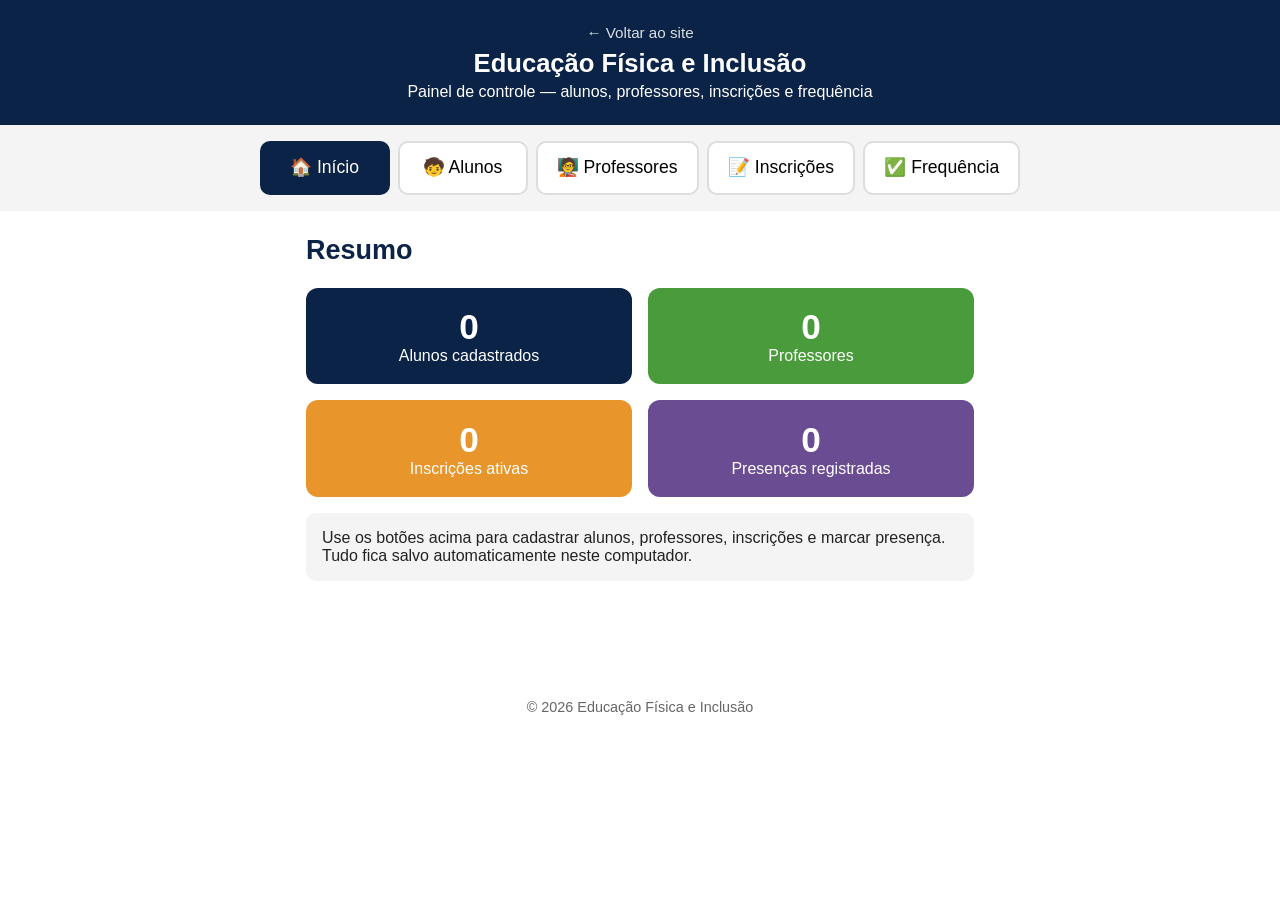
==== painel.html @ e62ca4dc "Adiciona página institucional de apresentação e move o painel para painel.html" ====
<html lang="pt-BR">
<head>
  <meta charset="UTF-8">
  <meta name="viewport" content="width=device-width, initial-scale=1">
  <title>Educação Física e Inclusão — Painel</title>
  <link rel="stylesheet" href="style.css">
</head>
<body>
  <header class="topo">
    <a class="voltar" href="index.html">&larr; Voltar ao site</a>
    <h1>Educação Física e Inclusão</h1>
    <p>Painel de controle — alunos, professores, inscrições e frequência</p>
  </header>

  <nav class="abas" id="abas">
    <button class="aba-botao ativo" data-aba="inicio">🏠 Início</button>
    <button class="aba-botao" data-aba="alunos">🧒 Alunos</button>
    <button class="aba-botao" data-aba="professores">🧑‍🏫 Professores</button>
    <button class="aba-botao" data-aba="inscricoes">📝 Inscrições</button>
    <button class="aba-botao" data-aba="frequencia">✅ Frequência</button>
  </nav>

  <main>
    <!-- INÍCIO -->
    <section class="painel ativo" id="inicio">
      <h2>Resumo</h2>
      <div class="cartoes">
        <div class="cartao cor-azul">
          <span class="cartao-numero" id="contagem-alunos">0</span>
          <span class="cartao-rotulo">Alunos cadastrados</span>
        </div>
        <div class="cartao cor-verde">
          <span class="cartao-numero" id="contagem-professores">0</span>
          <span class="cartao-rotulo">Professores</span>
        </div>
        <div class="cartao cor-laranja">
          <span class="cartao-numero" id="contagem-inscricoes">0</span>
          <span class="cartao-rotulo">Inscrições ativas</span>
        </div>
        <div class="cartao cor-roxo">
          <span class="cartao-numero" id="contagem-frequencia">0</span>
          <span class="cartao-rotulo">Presenças registradas</span>
        </div>
      </div>
      <p class="ajuda">Use os botões acima para cadastrar alunos, professores, inscrições e marcar presença. Tudo fica salvo automaticamente neste computador.</p>
    </section>

    <!-- ALUNOS -->
    <section class="painel" id="alunos">
      <h2>Alunos</h2>
      <form id="form-aluno" class="formulario">
        <label>Nome completo
          <input type="text" id="aluno-nome" required>
        </label>
        <label>Data de nascimento
          <input type="date" id="aluno-nascimento">
        </label>
        <label>Escola e turma
          <input type="text" id="aluno-escola" placeholder="Ex: EMEF Jardim das Flores — 3º A">
        </label>
        <label>Turno
          <select id="aluno-turno">
            <option value="">Selecione</option>
            <option>Manhã</option>
            <option>Tarde</option>
            <option>Integral</option>
          </select>
        </label>
        <label>Nome do responsável
          <input type="text" id="aluno-responsavel">
        </label>
        <label>Telefone / WhatsApp
          <input type="tel" id="aluno-telefone" placeholder="(11) 99999-0000">
        </label>
        <label>Diagnóstico / condição
          <input type="text" id="aluno-diagnostico">
        </label>
        <label>Observações importantes
          <textarea id="aluno-observacoes" rows="2" placeholder="Ex: sensibilidade a barulho, gosta de bola..."></textarea>
        </label>
        <button type="submit" class="botao botao-grande cor-azul-fundo">Salvar aluno</button>
      </form>

      <h3>Lista de alunos</h3>
      <div class="lista" id="lista-alunos"></div>
    </section>

    <!-- PROFESSORES -->
    <section class="painel" id="professores">
      <h2>Professores</h2>
      <form id="form-professor" class="formulario">
        <label>Nome completo
          <input type="text" id="professor-nome" required>
        </label>
        <label>Área / especialidade
          <input type="text" id="professor-area" placeholder="Ex: Educação Física, Educação Especial">
        </label>
        <label>Telefone / WhatsApp
          <input type="tel" id="professor-telefone">
        </label>
        <label>E-mail
          <input type="email" id="professor-email">
        </label>
        <button type="submit" class="botao botao-grande cor-verde-fundo">Salvar professor</button>
      </form>

      <h3>Lista de professores</h3>
      <div class="lista" id="lista-professores"></div>
    </section>

    <!-- INSCRIÇÕES -->
    <section class="painel" id="inscricoes">
      <h2>Inscrições</h2>
      <form id="form-inscricao" class="formulario">
        <label>Aluno
          <select id="inscricao-aluno" required></select>
        </label>
        <label>Dia da semana da aula
          <select id="inscricao-dia">
            <option value="">Selecione</option>
            <option>Segunda-feira</option>
            <option>Terça-feira</option>
            <option>Quarta-feira</option>
            <option>Quinta-feira</option>
            <option>Sexta-feira</option>
          </select>
        </label>
        <label>Horário da aula
          <input type="time" id="inscricao-horario">
        </label>
        <label>Data da inscrição
          <input type="date" id="inscricao-data">
        </label>
        <label>Situação
          <select id="inscricao-status">
            <option>Ativo</option>
            <option>Inativo</option>
          </select>
        </label>
        <button type="submit" class="botao botao-grande cor-laranja-fundo">Salvar inscrição</button>
      </form>

      <h3>Lista de inscrições</h3>
      <div class="lista" id="lista-inscricoes"></div>
    </section>

    <!-- FREQUÊNCIA -->
    <section class="painel" id="frequencia">
      <h2>Frequência</h2>
      <form id="form-frequencia" class="formulario">
        <label>Data da aula
          <input type="date" id="frequencia-data" required>
        </label>
        <label>Aluno
          <select id="frequencia-aluno" required></select>
        </label>
        <label>Presença
          <select id="frequencia-presenca">
            <option>Presente</option>
            <option>Faltou</option>
          </select>
        </label>
        <label>Observação da aula
          <input type="text" id="frequencia-observacao">
        </label>
        <button type="submit" class="botao botao-grande cor-roxo-fundo">Salvar presença</button>
      </form>

      <h3>Registros recentes</h3>
      <div class="lista" id="lista-frequencia"></div>
    </section>
  </main>

  <footer>
    <p>&copy; 2026 Educação Física e Inclusão</p>
  </footer>

  <script src="script.js"></script>
</body>
</html>
---- style.css ----
:root {
  --azul: #0b2347;
  --verde: #4a9b3c;
  --laranja: #e8952b;
  --roxo: #6a4c93;
  --rosa: #d63a5e;
  --cinza-claro: #f4f4f4;
  --cinza-borda: #ddd;
}

* {
  box-sizing: border-box;
}

body {
  font-family: Arial, sans-serif;
  margin: 0;
  padding: 0;
  color: #222;
  font-size: 18px;
  background: #fff;
}

.topo {
  background-color: var(--azul);
  color: #fff;
  padding: 1.5rem 1rem;
  text-align: center;
}

.topo h1 {
  margin: 0 0 0.3rem 0;
  font-size: 1.6rem;
}

.topo p {
  margin: 0;
  font-size: 1rem;
}

/* Navegação por abas */
.abas {
  display: flex;
  flex-wrap: wrap;
  justify-content: center;
  gap: 0.5rem;
  padding: 1rem;
  background: var(--cinza-claro);
}

.aba-botao {
  font-size: 1.1rem;
  padding: 0.9rem 1.2rem;
  border: 2px solid var(--cinza-borda);
  background: #fff;
  border-radius: 10px;
  cursor: pointer;
  min-width: 130px;
}

.aba-botao.ativo {
  background: var(--azul);
  color: #fff;
  border-color: var(--azul);
}

main {
  max-width: 700px;
  margin: 1.5rem auto;
  padding: 0 1rem 3rem 1rem;
}

.painel {
  display: none;
}

.painel.ativo {
  display: block;
}

h2 {
  color: var(--azul);
}

/* Cartões do resumo */
.cartoes {
  display: grid;
  grid-template-columns: 1fr 1fr;
  gap: 1rem;
  margin: 1rem 0;
}

.cartao {
  border-radius: 12px;
  padding: 1.2rem;
  text-align: center;
  color: #fff;
}

.cartao-numero {
  display: block;
  font-size: 2.2rem;
  font-weight: bold;
}

.cartao-rotulo {
  font-size: 1rem;
}

.cor-azul { background: var(--azul); }
.cor-verde { background: var(--verde); }
.cor-laranja { background: var(--laranja); }
.cor-roxo { background: var(--roxo); }

.ajuda {
  background: var(--cinza-claro);
  border-radius: 10px;
  padding: 1rem;
  font-size: 1rem;
}

/* Formulários */
.formulario {
  display: flex;
  flex-direction: column;
  gap: 1rem;
  background: var(--cinza-claro);
  padding: 1.2rem;
  border-radius: 12px;
  margin-bottom: 1.5rem;
}

.formulario label {
  display: flex;
  flex-direction: column;
  font-weight: bold;
  gap: 0.3rem;
}

.formulario input,
.formulario select,
.formulario textarea {
  font-size: 1.1rem;
  padding: 0.7rem;
  border: 2px solid var(--cinza-borda);
  border-radius: 8px;
  font-family: inherit;
}

.botao {
  font-size: 1.2rem;
  border: none;
  border-radius: 10px;
  padding: 1rem;
  color: #fff;
  cursor: pointer;
  font-weight: bold;
}

.botao-grande {
  width: 100%;
}

.cor-azul-fundo { background: var(--azul); }
.cor-verde-fundo { background: var(--verde); }
.cor-laranja-fundo { background: var(--laranja); }
.cor-roxo-fundo { background: var(--roxo); }

.botao:active {
  opacity: 0.85;
}

/* Listas de registros */
.lista {
  display: flex;
  flex-direction: column;
  gap: 0.8rem;
}

.item {
  border: 2px solid var(--cinza-borda);
  border-radius: 10px;
  padding: 1rem;
  display: flex;
  justify-content: space-between;
  align-items: flex-start;
  gap: 1rem;
}

.item-info b {
  display: block;
  font-size: 1.1rem;
  color: var(--azul);
}

.item-info span {
  display: block;
  font-size: 0.95rem;
  color: #444;
}

.excluir {
  background: var(--rosa);
  color: #fff;
  border: none;
  border-radius: 8px;
  padding: 0.6rem 0.9rem;
  cursor: pointer;
  font-size: 1rem;
  white-space: nowrap;
}

.vazio {
  color: #777;
  font-style: italic;
}

footer {
  text-align: center;
  padding: 1rem;
  color: #666;
  font-size: 0.9rem;
}

@media (max-width: 480px) {
  .cartoes {
    grid-template-columns: 1fr 1fr;
  }
  .aba-botao {
    flex: 1 1 40%;
  }
}

/* ---------- Página institucional ---------- */

.voltar {
  display: inline-block;
  color: #fff;
  text-decoration: none;
  font-size: 0.95rem;
  margin-bottom: 0.5rem;
  opacity: 0.85;
}

.topo-institucional {
  text-align: left;
  padding: 0;
}

.topo-conteudo {
  max-width: 1000px;
  margin: 0 auto;
  padding: 1rem 1.5rem;
  display: flex;
  align-items: center;
  justify-content: space-between;
  flex-wrap: wrap;
  gap: 1rem;
}

.marca {
  display: flex;
  align-items: center;
  gap: 0.7rem;
}

.marca div {
  display: flex;
  flex-direction: column;
  line-height: 1.1;
}

.marca strong {
  font-size: 1.1rem;
}

.marca span {
  font-size: 0.9rem;
  opacity: 0.85;
}

.menu-principal {
  display: flex;
  flex-wrap: wrap;
  gap: 1.2rem;
  align-items: center;
}

.menu-principal a {
  color: #fff;
  text-decoration: none;
  font-size: 1rem;
}

.menu-principal a:hover {
  text-decoration: underline;
}

.botao-menu {
  background: var(--verde);
  padding: 0.6rem 1rem;
  border-radius: 8px;
  font-weight: bold;
}

.botao-menu:hover {
  text-decoration: none !important;
  opacity: 0.9;
}

.hero {
  background: linear-gradient(135deg, var(--azul), #163a6b);
  color: #fff;
  display: flex;
  flex-wrap: wrap;
  align-items: center;
  justify-content: center;
  gap: 2rem;
  padding: 3rem 1.5rem;
  text-align: left;
}

.hero-texto {
  max-width: 480px;
}

.hero-texto h1 {
  font-size: 2rem;
  margin: 0 0 1rem 0;
}

.hero-texto p {
  font-size: 1.1rem;
  margin: 0 0 1.5rem 0;
  opacity: 0.95;
}

.botao-hero {
  display: inline-block;
  background: var(--laranja);
  color: #fff;
  text-decoration: none;
  padding: 0.9rem 1.5rem;
  border-radius: 10px;
  font-weight: bold;
  font-size: 1.05rem;
}

.botao-hero:hover {
  opacity: 0.9;
}

.hero-figuras {
  display: flex;
  flex-wrap: wrap;
  gap: 1rem;
  justify-content: center;
  max-width: 360px;
}

.secao {
  max-width: 1000px;
  margin: 0 auto;
  padding: 3rem 1.5rem;
}

.secao-clara {
  background: var(--cinza-claro);
}

.secao h2 {
  margin-top: 0;
}

.secao > p {
  font-size: 1.05rem;
  line-height: 1.6;
  max-width: 800px;
}

.cartoes-institucional {
  display: grid;
  grid-template-columns: repeat(auto-fit, minmax(220px, 1fr));
  gap: 1.5rem;
  margin-top: 1.5rem;
}

.cartao-institucional {
  background: #fff;
  border-radius: 12px;
  padding: 1.5rem;
  border: 2px solid var(--cinza-borda);
}

.cartao-institucional h3 {
  color: var(--azul);
  margin-top: 0;
}

.cartao-pessoa {
  background: #fff;
  border-radius: 12px;
  padding: 1.5rem;
  border: 2px solid var(--cinza-borda);
  text-align: center;
}

.cartao-pessoa h3 {
  margin: 0.8rem 0 0.2rem 0;
  color: var(--azul);
}

.cartao-pessoa p {
  margin: 0;
  color: #555;
}

.avatar {
  width: 64px;
  height: 64px;
  border-radius: 50%;
  color: #fff;
  display: flex;
  align-items: center;
  justify-content: center;
  font-weight: bold;
  font-size: 1.2rem;
  margin: 0 auto;
}

.cor-rosa { background: var(--rosa); }

.galeria-grade {
  display: grid;
  grid-template-columns: repeat(auto-fit, minmax(150px, 1fr));
  gap: 1rem;
  margin-top: 1.5rem;
}

.galeria-item {
  background: #fff;
  border: 2px dashed var(--cinza-borda);
  border-radius: 12px;
  aspect-ratio: 4 / 3;
  display: flex;
  align-items: center;
  justify-content: center;
  font-size: 2.5rem;
  color: #aaa;
}

.lista-contato {
  list-style: none;
  padding: 0;
  font-size: 1.1rem;
  line-height: 2;
}

@media (max-width: 700px) {
  .hero {
    text-align: center;
    justify-content: center;
  }
  .hero-texto {
    max-width: 100%;
  }
}
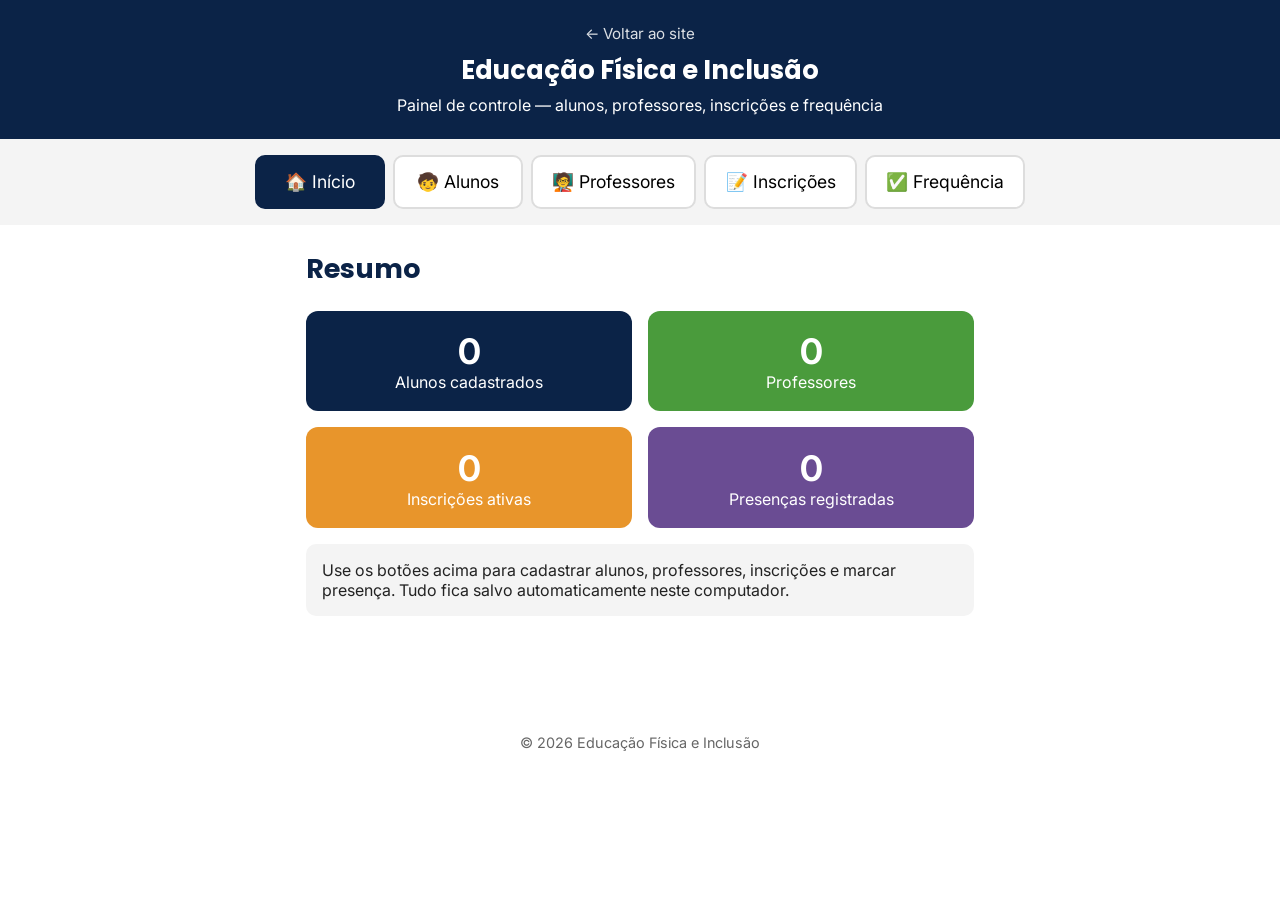
==== commit f4731ef1: "Redesenha a página institucional: hero com gradiente e emblema, tipografia, cartões com sombra e men" ====
--- a/painel.html
+++ b/painel.html
@@ -3,6 +3,9 @@
   <meta charset="UTF-8">
   <meta name="viewport" content="width=device-width, initial-scale=1">
   <title>Educação Física e Inclusão — Painel</title>
+  <link rel="preconnect" href="https://fonts.googleapis.com">
+  <link rel="preconnect" href="https://fonts.gstatic.com" crossorigin>
+  <link href="https://fonts.googleapis.com/css2?family=Poppins:wght@600;700&family=Inter:wght@400;500;600&display=swap" rel="stylesheet">
   <link rel="stylesheet" href="style.css">
 </head>
 <body>
--- a/style.css
+++ b/style.css
@@ -1,11 +1,14 @@
 :root {
   --azul: #0b2347;
+  --azul-claro: #163a6b;
   --verde: #4a9b3c;
   --laranja: #e8952b;
   --roxo: #6a4c93;
   --rosa: #d63a5e;
   --cinza-claro: #f4f4f4;
   --cinza-borda: #ddd;
+  --fonte-titulo: "Poppins", Arial, sans-serif;
+  --fonte-texto: "Inter", Arial, sans-serif;
 }
 
 * {
@@ -13,7 +16,7 @@
 }
 
 body {
-  font-family: Arial, sans-serif;
+  font-family: var(--fonte-texto);
   margin: 0;
   padding: 0;
   color: #222;
@@ -21,6 +24,10 @@
   background: #fff;
 }
 
+h1, h2, h3 {
+  font-family: var(--fonte-titulo);
+}
+
 .topo {
   background-color: var(--azul);
   color: #fff;
@@ -38,7 +45,7 @@
   font-size: 1rem;
 }
 
-/* Navegação por abas */
+/* Navegação por abas (painel) */
 .abas {
   display: flex;
   flex-wrap: wrap;
@@ -56,6 +63,7 @@
   border-radius: 10px;
   cursor: pointer;
   min-width: 130px;
+  font-family: inherit;
 }
 
 .aba-botao.ativo {
@@ -82,7 +90,7 @@
   color: var(--azul);
 }
 
-/* Cartões do resumo */
+/* Cartões do resumo (painel) */
 .cartoes {
   display: grid;
   grid-template-columns: 1fr 1fr;
@@ -119,7 +127,7 @@
   font-size: 1rem;
 }
 
-/* Formulários */
+/* Formulários (painel) */
 .formulario {
   display: flex;
   flex-direction: column;
@@ -155,6 +163,7 @@
   color: #fff;
   cursor: pointer;
   font-weight: bold;
+  font-family: inherit;
 }
 
 .botao-grande {
@@ -165,12 +174,13 @@
 .cor-verde-fundo { background: var(--verde); }
 .cor-laranja-fundo { background: var(--laranja); }
 .cor-roxo-fundo { background: var(--roxo); }
+.cor-rosa-fundo { background: var(--rosa); }
 
 .botao:active {
   opacity: 0.85;
 }
 
-/* Listas de registros */
+/* Listas de registros (painel) */
 .lista {
   display: flex;
   flex-direction: column;
@@ -231,7 +241,9 @@
   }
 }
 
-/* ---------- Página institucional ---------- */
+/* ================================================================
+   Página institucional
+   ================================================================ */
 
 .voltar {
   display: inline-block;
@@ -245,94 +257,161 @@
 .topo-institucional {
   text-align: left;
   padding: 0;
+  position: sticky;
+  top: 0;
+  z-index: 50;
+  background: rgba(11, 35, 71, 0.95);
+  backdrop-filter: blur(6px);
+  box-shadow: 0 2px 12px rgba(0, 0, 0, 0.15);
 }
 
 .topo-conteudo {
-  max-width: 1000px;
+  max-width: 1100px;
   margin: 0 auto;
-  padding: 1rem 1.5rem;
+  padding: 0.9rem 1.5rem;
   display: flex;
   align-items: center;
   justify-content: space-between;
+  gap: 1rem;
+}
+
+.marca {
+  display: flex;
+  align-items: center;
+  gap: 0.7rem;
+}
+
+.marca div {
+  display: flex;
+  flex-direction: column;
+  line-height: 1.15;
+}
+
+.marca strong {
+  font-family: var(--fonte-titulo);
+  font-size: 1.1rem;
+}
+
+.marca span {
+  font-size: 0.85rem;
+  opacity: 0.85;
+}
+
+.menu-principal {
+  display: flex;
+  flex-wrap: wrap;
+  gap: 1.4rem;
+  align-items: center;
+}
+
+.menu-principal a {
+  color: #fff;
+  text-decoration: none;
+  font-size: 1rem;
+  font-weight: 500;
+}
+
+.menu-principal a:not(.botao-menu):hover {
+  color: var(--laranja);
+}
+
+.botao-menu {
+  background: var(--laranja);
+  padding: 0.6rem 1.1rem;
+  border-radius: 999px;
+  font-weight: 600;
+}
+
+.botao-menu:hover {
+  opacity: 0.9;
+}
+
+.menu-alternar {
+  display: none;
+  flex-direction: column;
+  gap: 5px;
+  background: none;
+  border: none;
+  cursor: pointer;
+  padding: 0.4rem;
+}
+
+.menu-alternar span {
+  width: 24px;
+  height: 2px;
+  background: #fff;
+  border-radius: 2px;
+}
+
+/* ---------- Hero ---------- */
+
+.hero {
+  position: relative;
+  overflow: hidden;
+  background: linear-gradient(135deg, var(--azul) 0%, var(--azul-claro) 55%, #1c4a86 100%);
+  color: #fff;
+  padding: 4.5rem 1.5rem;
+}
+
+.hero-fundo {
+  position: absolute;
+  inset: 0;
+  pointer-events: none;
+}
+
+.borrao {
+  position: absolute;
+  border-radius: 50%;
+  filter: blur(50px);
+  opacity: 0.35;
+}
+
+.borrao-1 { width: 320px; height: 320px; background: var(--laranja); top: -80px; right: 10%; }
+.borrao-2 { width: 260px; height: 260px; background: var(--verde); bottom: -60px; left: 5%; }
+.borrao-3 { width: 220px; height: 220px; background: var(--rosa); top: 40%; right: -60px; }
+
+.hero-conteudo {
+  position: relative;
+  max-width: 1100px;
+  margin: 0 auto;
+  display: flex;
+  align-items: center;
+  justify-content: space-between;
+  gap: 3rem;
+  flex-wrap: wrap;
+}
+
+.hero-texto {
+  max-width: 540px;
+}
+
+.selo {
+  display: inline-block;
+  background: rgba(255, 255, 255, 0.12);
+  border: 1px solid rgba(255, 255, 255, 0.35);
+  padding: 0.4rem 0.9rem;
+  border-radius: 999px;
+  font-size: 0.85rem;
+  margin-bottom: 1.2rem;
+}
+
+.hero-texto h1 {
+  font-size: 2.4rem;
+  line-height: 1.2;
+  margin: 0 0 1.1rem 0;
+}
+
+.hero-texto p {
+  font-size: 1.15rem;
+  margin: 0 0 1.8rem 0;
+  opacity: 0.95;
+  line-height: 1.6;
+}
+
+.hero-botoes {
+  display: flex;
   flex-wrap: wrap;
   gap: 1rem;
-}
-
-.marca {
-  display: flex;
-  align-items: center;
-  gap: 0.7rem;
-}
-
-.marca div {
-  display: flex;
-  flex-direction: column;
-  line-height: 1.1;
-}
-
-.marca strong {
-  font-size: 1.1rem;
-}
-
-.marca span {
-  font-size: 0.9rem;
-  opacity: 0.85;
-}
-
-.menu-principal {
-  display: flex;
-  flex-wrap: wrap;
-  gap: 1.2rem;
-  align-items: center;
-}
-
-.menu-principal a {
-  color: #fff;
-  text-decoration: none;
-  font-size: 1rem;
-}
-
-.menu-principal a:hover {
-  text-decoration: underline;
-}
-
-.botao-menu {
-  background: var(--verde);
-  padding: 0.6rem 1rem;
-  border-radius: 8px;
-  font-weight: bold;
-}
-
-.botao-menu:hover {
-  text-decoration: none !important;
-  opacity: 0.9;
-}
-
-.hero {
-  background: linear-gradient(135deg, var(--azul), #163a6b);
-  color: #fff;
-  display: flex;
-  flex-wrap: wrap;
-  align-items: center;
-  justify-content: center;
-  gap: 2rem;
-  padding: 3rem 1.5rem;
-  text-align: left;
-}
-
-.hero-texto {
-  max-width: 480px;
-}
-
-.hero-texto h1 {
-  font-size: 2rem;
-  margin: 0 0 1rem 0;
-}
-
-.hero-texto p {
-  font-size: 1.1rem;
-  margin: 0 0 1.5rem 0;
-  opacity: 0.95;
 }
 
 .botao-hero {
@@ -340,73 +419,223 @@
   background: var(--laranja);
   color: #fff;
   text-decoration: none;
-  padding: 0.9rem 1.5rem;
+  padding: 0.95rem 1.6rem;
   border-radius: 10px;
-  font-weight: bold;
+  font-weight: 600;
   font-size: 1.05rem;
+  box-shadow: 0 10px 25px rgba(232, 149, 43, 0.35);
+  transition: transform 0.15s ease;
 }
 
 .botao-hero:hover {
-  opacity: 0.9;
-}
-
-.hero-figuras {
-  display: flex;
-  flex-wrap: wrap;
-  gap: 1rem;
+  transform: translateY(-2px);
+}
+
+.botao-hero-secundario {
+  display: inline-block;
+  color: #fff;
+  text-decoration: none;
+  padding: 0.95rem 1.6rem;
+  border-radius: 10px;
+  font-weight: 600;
+  font-size: 1.05rem;
+  border: 1px solid rgba(255, 255, 255, 0.5);
+  transition: background 0.15s ease;
+}
+
+.botao-hero-secundario:hover {
+  background: rgba(255, 255, 255, 0.1);
+}
+
+/* Emblema circular do hero */
+
+.hero-emblema {
+  position: relative;
+  width: 300px;
+  height: 300px;
+  flex-shrink: 0;
+}
+
+.emblema-anel {
+  position: relative;
+  width: 100%;
+  height: 100%;
+  border-radius: 50%;
+  border: 2px dashed rgba(255, 255, 255, 0.35);
+}
+
+.emblema-figura {
+  position: absolute;
+  width: 60px;
+  height: 60px;
+  border-radius: 50%;
+  display: flex;
+  align-items: center;
   justify-content: center;
-  max-width: 360px;
-}
+  box-shadow: 0 8px 20px rgba(0, 0, 0, 0.25);
+}
+
+.emblema-figura:nth-of-type(1) { top: 10px; left: 120px; }
+.emblema-figura:nth-of-type(2) { top: 86px; left: 225px; }
+.emblema-figura:nth-of-type(3) { top: 209px; left: 185px; }
+.emblema-figura:nth-of-type(4) { top: 209px; left: 55px; }
+.emblema-figura:nth-of-type(5) { top: 86px; left: 15px; }
+
+.emblema-figura svg {
+  width: 32px;
+  height: 32px;
+}
+
+.emblema-centro {
+  position: absolute;
+  inset: 0;
+  margin: auto;
+  width: 130px;
+  height: 130px;
+  border-radius: 50%;
+  background: rgba(255, 255, 255, 0.1);
+  border: 1px solid rgba(255, 255, 255, 0.3);
+  display: flex;
+  flex-direction: column;
+  align-items: center;
+  justify-content: center;
+  text-align: center;
+}
+
+.emblema-centro strong {
+  font-family: var(--fonte-titulo);
+  font-size: 1.6rem;
+}
+
+.emblema-centro span {
+  font-size: 0.85rem;
+  opacity: 0.85;
+}
+
+/* ---------- Seções ---------- */
 
 .secao {
-  max-width: 1000px;
+  max-width: 1100px;
   margin: 0 auto;
-  padding: 3rem 1.5rem;
+  padding: 4.5rem 1.5rem;
 }
 
 .secao-clara {
   background: var(--cinza-claro);
 }
 
+.eyebrow {
+  display: inline-block;
+  color: var(--laranja);
+  font-weight: 700;
+  letter-spacing: 0.06em;
+  text-transform: uppercase;
+  font-size: 0.85rem;
+  margin-bottom: 0.5rem;
+}
+
 .secao h2 {
   margin-top: 0;
+  font-size: 1.9rem;
 }
 
 .secao > p {
-  font-size: 1.05rem;
-  line-height: 1.6;
-  max-width: 800px;
-}
-
-.cartoes-institucional {
+  font-size: 1.1rem;
+  line-height: 1.7;
+  max-width: 780px;
+  color: #333;
+}
+
+.destaques {
   display: grid;
   grid-template-columns: repeat(auto-fit, minmax(220px, 1fr));
   gap: 1.5rem;
-  margin-top: 1.5rem;
+  margin-top: 2.5rem;
+}
+
+.destaque {
+  background: #fff;
+  border: 1px solid var(--cinza-borda);
+  border-radius: 14px;
+  padding: 1.5rem;
+}
+
+.destaque-icone {
+  font-size: 1.8rem;
+  display: block;
+  margin-bottom: 0.7rem;
+}
+
+.destaque h3 {
+  margin: 0 0 0.4rem 0;
+  color: var(--azul);
+  font-size: 1.1rem;
+}
+
+.destaque p {
+  margin: 0;
+  color: #555;
+  font-size: 0.98rem;
+  line-height: 1.5;
+}
+
+.cartoes-institucional {
+  display: grid;
+  grid-template-columns: repeat(auto-fit, minmax(240px, 1fr));
+  gap: 1.5rem;
+  margin-top: 2.5rem;
 }
 
 .cartao-institucional {
   background: #fff;
-  border-radius: 12px;
-  padding: 1.5rem;
-  border: 2px solid var(--cinza-borda);
+  border-radius: 16px;
+  padding: 1.8rem;
+  border-top: 4px solid var(--azul);
+  box-shadow: 0 10px 30px rgba(11, 35, 71, 0.06);
+  transition: transform 0.15s ease, box-shadow 0.15s ease;
+}
+
+.cartao-institucional:hover {
+  transform: translateY(-4px);
+  box-shadow: 0 16px 34px rgba(11, 35, 71, 0.1);
+}
+
+.cartao-azul { border-top-color: var(--azul); }
+.cartao-verde { border-top-color: var(--verde); }
+.cartao-laranja { border-top-color: var(--laranja); }
+
+.cartao-icone {
+  font-size: 1.6rem;
+  display: block;
+  margin-bottom: 0.6rem;
 }
 
 .cartao-institucional h3 {
   color: var(--azul);
-  margin-top: 0;
+  margin: 0 0 0.6rem 0;
+}
+
+.cartao-institucional p {
+  margin: 0;
+  color: #444;
+  line-height: 1.6;
+}
+
+.cartoes-equipe {
+  max-width: 700px;
 }
 
 .cartao-pessoa {
   background: #fff;
-  border-radius: 12px;
-  padding: 1.5rem;
-  border: 2px solid var(--cinza-borda);
+  border-radius: 16px;
+  padding: 2rem 1.5rem;
+  border: 1px solid var(--cinza-borda);
   text-align: center;
+  box-shadow: 0 10px 30px rgba(11, 35, 71, 0.05);
 }
 
 .cartao-pessoa h3 {
-  margin: 0.8rem 0 0.2rem 0;
+  margin: 1rem 0 0.2rem 0;
   color: var(--azul);
 }
 
@@ -415,53 +644,132 @@
   color: #555;
 }
 
+.avatar-anel {
+  width: 84px;
+  height: 84px;
+  border-radius: 50%;
+  margin: 0 auto;
+  padding: 4px;
+  display: flex;
+  align-items: center;
+  justify-content: center;
+}
+
 .avatar {
-  width: 64px;
-  height: 64px;
+  width: 100%;
+  height: 100%;
   border-radius: 50%;
   color: #fff;
   display: flex;
   align-items: center;
   justify-content: center;
-  font-weight: bold;
-  font-size: 1.2rem;
-  margin: 0 auto;
-}
-
-.cor-rosa { background: var(--rosa); }
+  font-weight: 700;
+  font-family: var(--fonte-titulo);
+  font-size: 1.3rem;
+}
+
+.avatar-anel.cor-rosa { background: linear-gradient(135deg, var(--rosa), var(--laranja)); }
+.avatar-anel.cor-rosa .avatar { background: var(--rosa); }
+.avatar-anel.cor-roxo { background: linear-gradient(135deg, var(--roxo), var(--azul-claro)); }
+.avatar-anel.cor-roxo .avatar { background: var(--roxo); }
 
 .galeria-grade {
   display: grid;
-  grid-template-columns: repeat(auto-fit, minmax(150px, 1fr));
-  gap: 1rem;
-  margin-top: 1.5rem;
+  grid-template-columns: repeat(auto-fit, minmax(160px, 1fr));
+  gap: 1.2rem;
+  margin-top: 2rem;
 }
 
 .galeria-item {
   background: #fff;
-  border: 2px dashed var(--cinza-borda);
-  border-radius: 12px;
+  border: 2px dashed #c9c9c9;
+  border-radius: 16px;
   aspect-ratio: 4 / 3;
   display: flex;
+  flex-direction: column;
+  gap: 0.4rem;
   align-items: center;
   justify-content: center;
-  font-size: 2.5rem;
-  color: #aaa;
-}
-
-.lista-contato {
-  list-style: none;
-  padding: 0;
+  font-size: 0.95rem;
+  color: #999;
+}
+
+.galeria-item span {
+  font-size: 2.2rem;
+}
+
+.cartao-contato {
+  margin-top: 1.5rem;
+  background: #fff;
+  border: 1px solid var(--cinza-borda);
+  border-radius: 16px;
+  padding: 1.8rem;
+  max-width: 480px;
+  box-shadow: 0 10px 30px rgba(11, 35, 71, 0.06);
+}
+
+.contato-linha {
   font-size: 1.1rem;
-  line-height: 2;
+  padding: 0.6rem 0;
+  display: flex;
+  align-items: center;
+  gap: 0.7rem;
+}
+
+.contato-linha:not(:last-child) {
+  border-bottom: 1px solid var(--cinza-borda);
+}
+
+.rodape {
+  text-align: center;
+  padding: 2rem 1rem;
+  color: #cfd8e6;
+  font-size: 0.9rem;
+  background: var(--azul);
+}
+
+.rodape a {
+  color: #fff;
+}
+
+@media (max-width: 860px) {
+  .hero-emblema {
+    display: none;
+  }
 }
 
 @media (max-width: 700px) {
-  .hero {
+  .hero-conteudo {
+    justify-content: center;
     text-align: center;
+  }
+
+  .hero-botoes {
     justify-content: center;
   }
-  .hero-texto {
-    max-width: 100%;
-  }
-}
+
+  .menu-alternar {
+    display: flex;
+  }
+
+  .menu-principal {
+    position: absolute;
+    top: 100%;
+    left: 0;
+    right: 0;
+    background: var(--azul);
+    flex-direction: column;
+    align-items: flex-start;
+    padding: 1rem 1.5rem;
+    gap: 1rem;
+    display: none;
+  }
+
+  .menu-principal.aberto {
+    display: flex;
+  }
+
+  .botao-menu {
+    align-self: flex-start;
+  }
+}
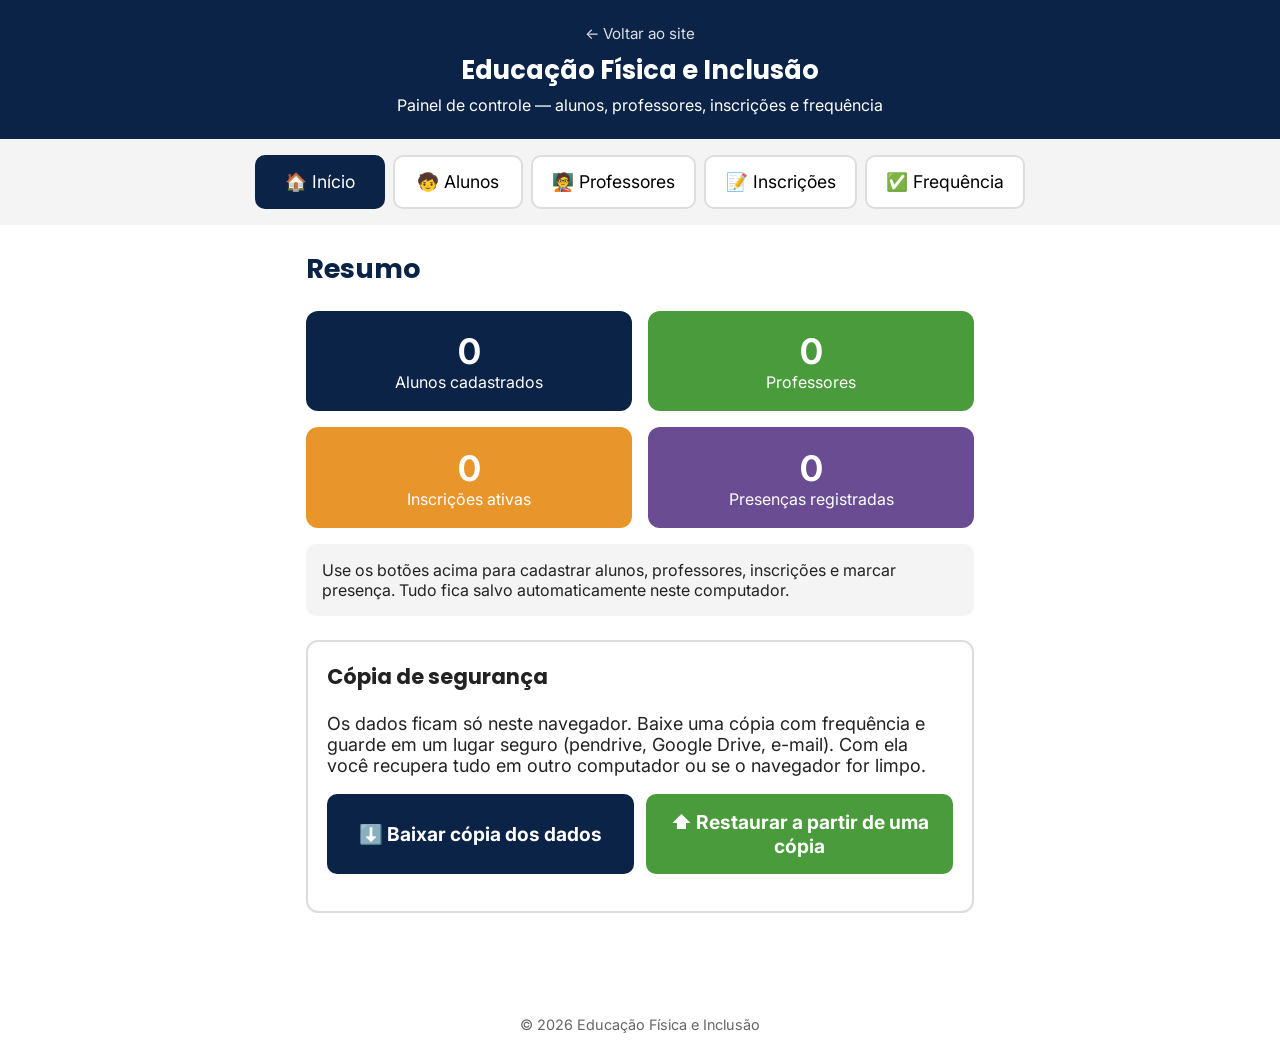
==== commit 93258ba0: "Adiciona cópia de segurança dos dados do painel (exportar/importar JSON) Botões na aba Início para b" ====
--- a/painel.html
+++ b/painel.html
@@ -46,6 +46,17 @@
         </div>
       </div>
       <p class="ajuda">Use os botões acima para cadastrar alunos, professores, inscrições e marcar presença. Tudo fica salvo automaticamente neste computador.</p>
+
+      <div class="backup">
+        <h3>Cópia de segurança</h3>
+        <p>Os dados ficam só neste navegador. Baixe uma cópia com frequência e guarde em um lugar seguro (pendrive, Google Drive, e-mail). Com ela você recupera tudo em outro computador ou se o navegador for limpo.</p>
+        <div class="backup-botoes">
+          <button type="button" class="botao cor-azul-fundo" id="botao-exportar">⬇️ Baixar cópia dos dados</button>
+          <button type="button" class="botao cor-verde-fundo" id="botao-importar">⬆️ Restaurar a partir de uma cópia</button>
+          <input type="file" id="arquivo-importar" accept=".json,application/json" hidden>
+        </div>
+        <p class="backup-status" id="backup-status" role="status"></p>
+      </div>
     </section>
 
     <!-- ALUNOS -->
--- a/style.css
+++ b/style.css
@@ -127,6 +127,37 @@
   font-size: 1rem;
 }
 
+/* Cópia de segurança (painel) */
+.backup {
+  margin-top: 1.5rem;
+  border: 2px solid var(--cinza-borda);
+  border-radius: 12px;
+  padding: 1.2rem;
+}
+
+.backup h3 {
+  margin-top: 0;
+}
+
+.backup-botoes {
+  display: flex;
+  flex-wrap: wrap;
+  gap: 0.8rem;
+}
+
+.backup-botoes .botao {
+  flex: 1 1 16rem;
+}
+
+.backup-status {
+  margin-bottom: 0;
+  font-weight: 600;
+}
+
+.backup-status.erro {
+  color: var(--rosa);
+}
+
 /* Formulários (painel) */
 .formulario {
   display: flex;
@@ -773,3 +804,150 @@
     align-self: flex-start;
   }
 }
+
+/* ================================================================
+   Página Atividades do Curso
+   ================================================================ */
+
+.hero-atividades {
+  padding: 3.5rem 1.5rem;
+}
+
+.hero-conteudo-central {
+  justify-content: center;
+  text-align: center;
+}
+
+.hero-texto-central {
+  max-width: 720px;
+}
+
+.hero-texto-central h1 {
+  font-size: 2.1rem;
+}
+
+.stats-barra {
+  display: flex;
+  flex-wrap: wrap;
+  justify-content: center;
+  gap: 1.5rem;
+  margin-top: 2rem;
+}
+
+.stat {
+  background: rgba(255, 255, 255, 0.1);
+  border: 1px solid rgba(255, 255, 255, 0.3);
+  border-radius: 14px;
+  padding: 1rem 1.6rem;
+  min-width: 150px;
+}
+
+.stat strong {
+  display: block;
+  font-family: var(--fonte-titulo);
+  font-size: 1.6rem;
+}
+
+.stat span {
+  font-size: 0.9rem;
+  opacity: 0.9;
+}
+
+.modulos-grade {
+  display: grid;
+  grid-template-columns: repeat(3, 1fr);
+  gap: 1.6rem;
+  margin-top: 2.5rem;
+}
+
+.modulo-card {
+  background: #fff;
+  border: 1px solid var(--cinza-borda);
+  border-radius: 16px;
+  overflow: hidden;
+  box-shadow: 0 10px 30px rgba(11, 35, 71, 0.06);
+  display: flex;
+  flex-direction: column;
+}
+
+.modulo-imagem {
+  background: linear-gradient(135deg, var(--cinza-claro), #e6e6e6);
+  aspect-ratio: 16 / 10;
+  display: flex;
+  align-items: center;
+  justify-content: center;
+  font-size: 2.4rem;
+  color: #aaa;
+}
+
+.modulo-corpo {
+  padding: 1.3rem;
+  display: flex;
+  flex-direction: column;
+  gap: 0.5rem;
+}
+
+.selo-tipo {
+  align-self: flex-start;
+  font-size: 0.8rem;
+  font-weight: 700;
+  padding: 0.3rem 0.7rem;
+  border-radius: 999px;
+  color: #fff;
+}
+
+.selo-azul { background: var(--azul); }
+.selo-verde { background: var(--verde); }
+.selo-roxo { background: var(--roxo); }
+.selo-laranja { background: var(--laranja); }
+
+.modulo-corpo h3 {
+  margin: 0.2rem 0 0 0;
+  font-size: 1.05rem;
+  color: var(--azul);
+  line-height: 1.35;
+}
+
+.modulo-horas {
+  font-weight: 600;
+  color: #555;
+  font-size: 0.95rem;
+}
+
+.modulo-corpo > p {
+  margin: 0;
+  color: #444;
+  font-size: 0.95rem;
+  line-height: 1.5;
+}
+
+.modulo-detalhes summary {
+  cursor: pointer;
+  color: var(--roxo);
+  font-weight: 600;
+  font-size: 0.95rem;
+  margin-top: 0.3rem;
+}
+
+.modulo-detalhes[open] summary {
+  margin-bottom: 0.5rem;
+}
+
+.modulo-detalhes p {
+  margin: 0;
+  color: #444;
+  font-size: 0.95rem;
+  line-height: 1.5;
+}
+
+@media (max-width: 980px) {
+  .modulos-grade {
+    grid-template-columns: repeat(2, 1fr);
+  }
+}
+
+@media (max-width: 620px) {
+  .modulos-grade {
+    grid-template-columns: 1fr;
+  }
+}
